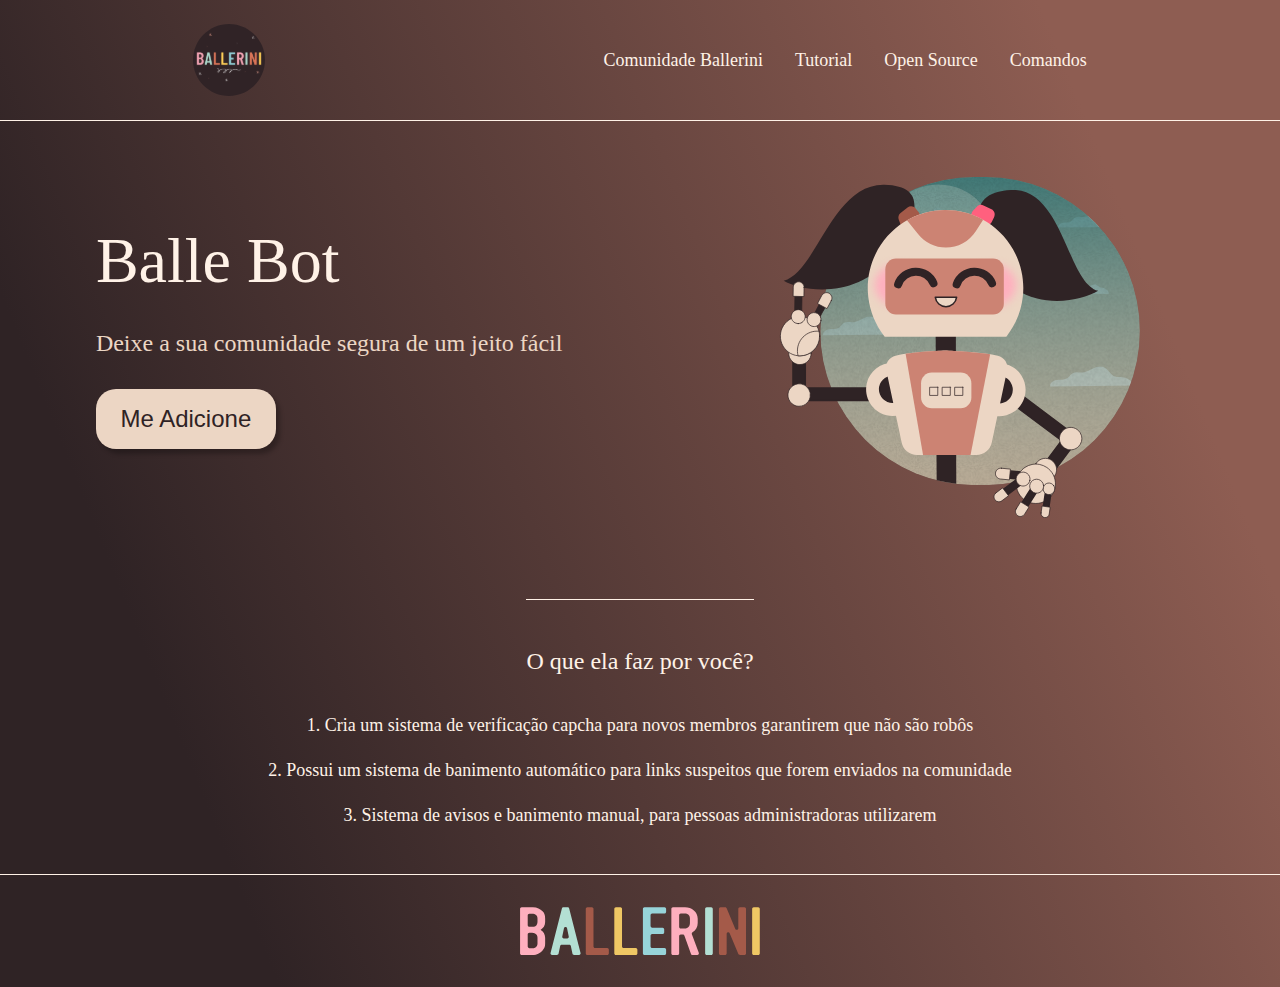
==== index.html @ c472be78 "Upload" ====
<!DOCTYPE html>
<html lang="pt-BR">
<head>
    <meta charset="UTF-8">
    <meta name="viewport" content="width=device-width, initial-scale=1.0">
    <meta name="description" content="Um bot que deixara a sua comuinidade segura!">
    <title>Balle Bot - Modere sua comunidade do Discord</title>
    <link rel="stylesheet" href="style.css">
</head>
<body>
    <header class="cabecalho">
        <img class="cabecalho-img" src="image/logo.svg">
        <nav class="cabecalho-menu">
            <a class="cabecalho-menu-item">Comunidade Ballerini</a>
            <a class="cabecalho-menu-item">Tutorial</a>
            <a class="cabecalho-menu-item">Open Source</a>
            <a class="cabecalho-menu-item">Comandos</a>
        </nav>
    </header>
    <main class="conteudo">
        <section class="conteudo-principal">
            <div class="conteudo-principal-escrito">
                <h1 class="conteudo-principal-escrito-titulo">Balle Bot</h1>
                <h2 class="conteudo-principal-escrito-subtitulo">Deixe a sua comunidade segura de um jeito fácil</h2>
                <button class="conteudo-principal-escrito-botao">Me Adicione</button>
            </div>
            
            <img class="conteudo-principal-img" src="image/balletfull.svg" alt="Imagem da Balle Bot">

        </section>
        <section class="conteudo-secundario">
            <h3 class="conteudo-secundario-titulo">O que ela faz por você?</h3>
            <p class="conteudo-secundario-paragrafo">1. Cria um <strong>sistema de verificação capcha</strong> para novos membros garantirem que não são robôs</p>
            <p class="conteudo-secundario-paragrafo">2. Possui um <strong>sistema de banimento automático</strong> para links suspeitos que forem enviados na comunidade</p>
            <p class="conteudo-secundario-paragrafo">3. <strong>Sistema de avisos e banimento manual</strong>, para pessoas administradoras utilizarem</p>

        </section>
    </main>
    <footer class="rodape">
        <img class="rodape-img" src="image/BALLERINI.svg">
    </footer>
</body>
</html>
---- style.css ----
*{
    margin: 0;
    padding: 0;
    box-sizing: border-box;
    text-decoration: none;

}

body {
    font-size: 100%;
    background: linear-gradient(68.15deg, #2F2325 16.62%, #8E5D52 85.61%);

}



.cabecalho {
    display: flex;
    flex-direction: row;
    align-items: center;
    justify-content: space-around;
    padding: 24px;
}

.cabecalho-img {
    height: 72px;
}

.cabecalho-menu {
    display: flex;
    gap: 32px;
}

.cabecalho-menu-item {
    color: #fff2e7;
    font-weight: 400;
    font-size: 18px;

}

.conteudo {
    border-top: 0.4px solid #fff2e7;
    margin-bottom: 48px;
}

.conteudo-principal{
    display: flex;
    flex-direction: row;
    align-items: center;
    justify-content: space-around;
}

.conteudo-principal-escrito{
    display: flex;
    flex-direction: column;
    gap: 32px;
}

.conteudo-principal-escrito-titulo{
    color: #fff2e7;
    font-weight: 400;
    font-size: 64px;
}

.conteudo-principal-escrito-subtitulo{
    font-weight: 400;
    font-size: 24px;
    color: #ecd6c4;
}

.conteudo-principal-escrito-botao{
    background-color: #ecd6c4;
    width: 180px;
    height: 60px;
    border-radius: 20px;
    border: none;
    box-shadow: 4px 5px 4px rgba(0, 0, 0, 0.25);
    font-size: 24px;
    font-weight: 400;
    color: #2F2325;

}

.conteudo-principal-escrito-botao:hover{
    background-color: rgba(236, 214, 196, 0.53);
}

.conteudo-principal-img{
    height: 430px;
}

.conteudo-secundario{
    display: flex;
    flex-direction: column;
    align-items: center;
    gap: 24px;
    margin-top: 48px;

}

.conteudo-secundario-titulo{
    border-top: 0.4px solid #fff2e7;
    padding-top: 48px;
    font-size: 24px;
    font-weight: 400;
    color: #fff2e7;
    margin-bottom: 16px;
}

.conteudo-secundario-paragrafo{
    font-size: 18px;
    font-weight: 300;
    color: #fff2e7;
}

.rodape{
    padding: 32px;
    border-top: 0.4px solid #fff2e7;
}

.rodape-img{
    height: 48px;
    display: block;
    margin: 0 auto;
}
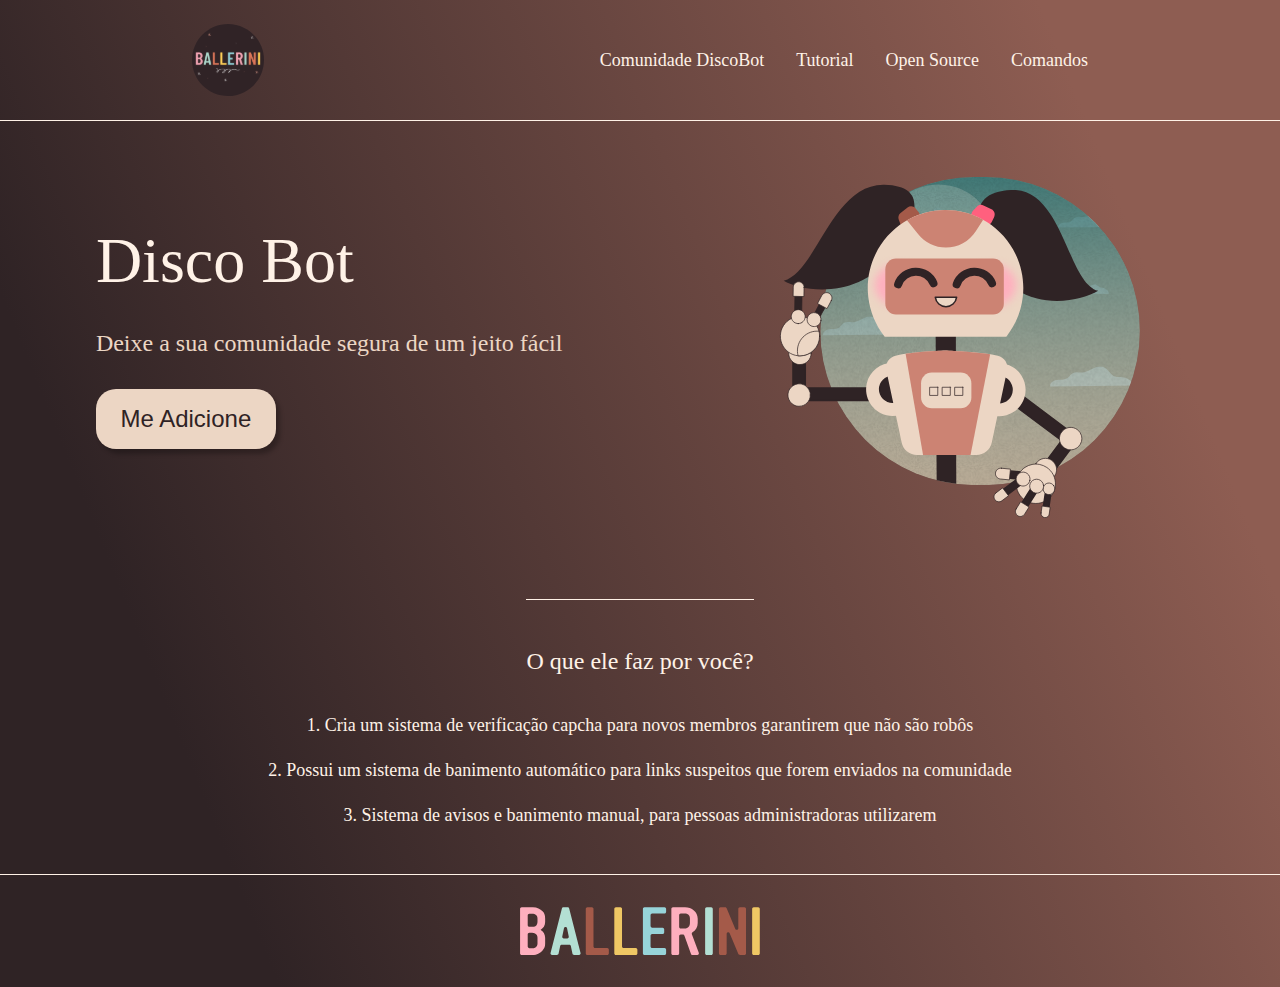
==== commit 3683466b: "GHPage" ====
--- a/index.html
+++ b/index.html
@@ -4,14 +4,14 @@
     <meta charset="UTF-8">
     <meta name="viewport" content="width=device-width, initial-scale=1.0">
     <meta name="description" content="Um bot que deixara a sua comuinidade segura!">
-    <title>Balle Bot - Modere sua comunidade do Discord</title>
+    <title>Disco Bot - Modere sua comunidade do Discord</title>
     <link rel="stylesheet" href="style.css">
 </head>
 <body>
     <header class="cabecalho">
         <img class="cabecalho-img" src="image/logo.svg">
         <nav class="cabecalho-menu">
-            <a class="cabecalho-menu-item">Comunidade Ballerini</a>
+            <a class="cabecalho-menu-item">Comunidade DiscoBot</a>
             <a class="cabecalho-menu-item">Tutorial</a>
             <a class="cabecalho-menu-item">Open Source</a>
             <a class="cabecalho-menu-item">Comandos</a>
@@ -20,16 +20,16 @@
     <main class="conteudo">
         <section class="conteudo-principal">
             <div class="conteudo-principal-escrito">
-                <h1 class="conteudo-principal-escrito-titulo">Balle Bot</h1>
+                <h1 class="conteudo-principal-escrito-titulo">Disco Bot</h1>
                 <h2 class="conteudo-principal-escrito-subtitulo">Deixe a sua comunidade segura de um jeito fácil</h2>
                 <button class="conteudo-principal-escrito-botao">Me Adicione</button>
             </div>
             
-            <img class="conteudo-principal-img" src="image/balletfull.svg" alt="Imagem da Balle Bot">
+            <img class="conteudo-principal-img" src="image/balletfull.svg" alt="Imagem do Disco Bot">
 
         </section>
         <section class="conteudo-secundario">
-            <h3 class="conteudo-secundario-titulo">O que ela faz por você?</h3>
+            <h3 class="conteudo-secundario-titulo">O que ele faz por você?</h3>
             <p class="conteudo-secundario-paragrafo">1. Cria um <strong>sistema de verificação capcha</strong> para novos membros garantirem que não são robôs</p>
             <p class="conteudo-secundario-paragrafo">2. Possui um <strong>sistema de banimento automático</strong> para links suspeitos que forem enviados na comunidade</p>
             <p class="conteudo-secundario-paragrafo">3. <strong>Sistema de avisos e banimento manual</strong>, para pessoas administradoras utilizarem</p>
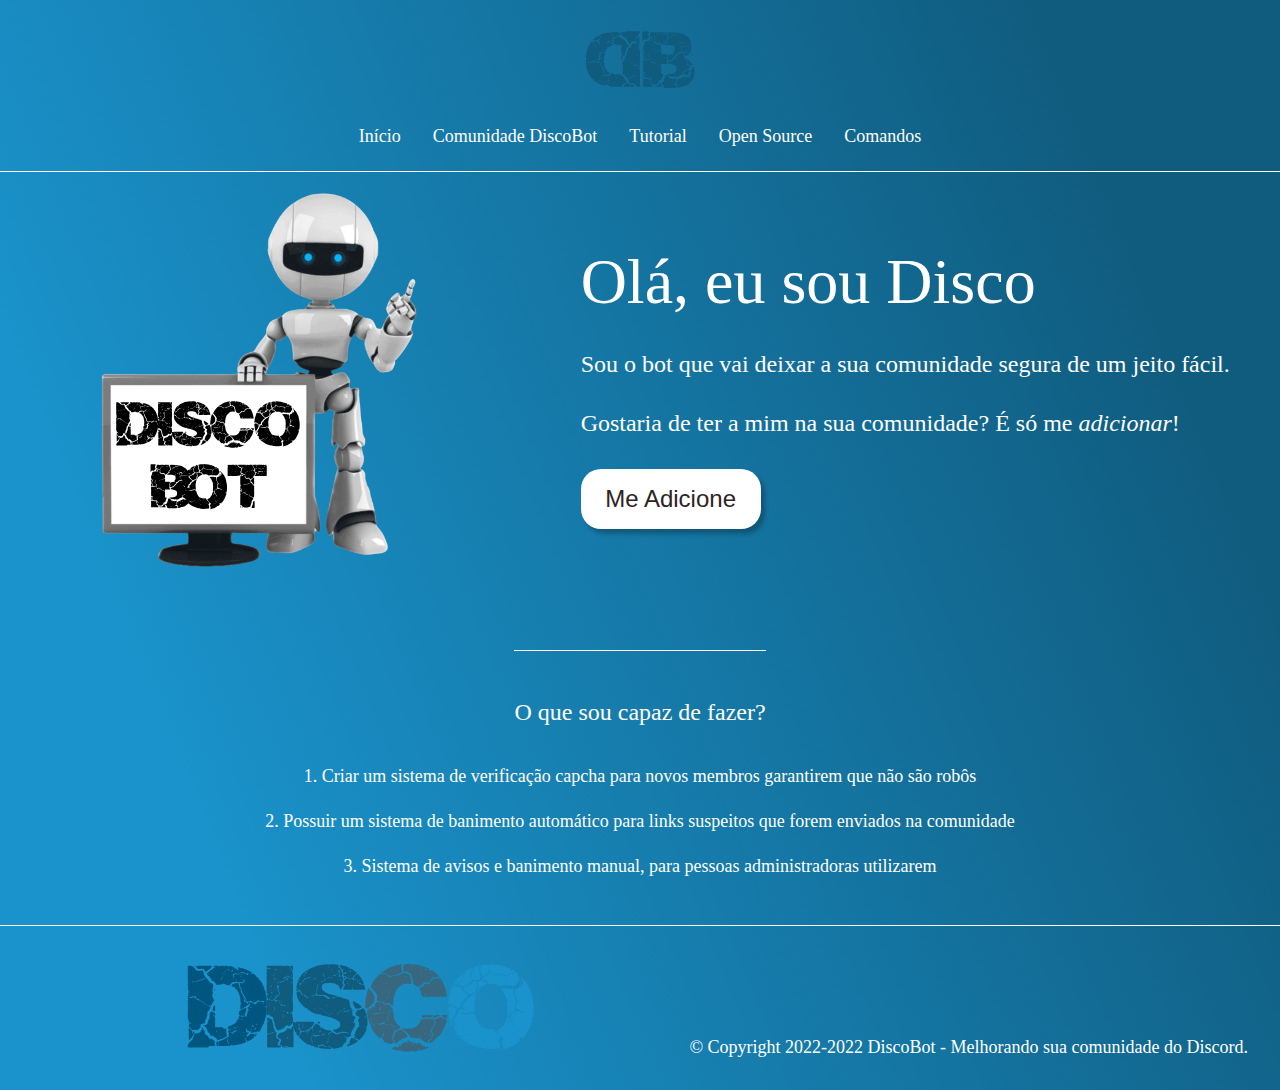
==== commit 20b62994: "Upload total" ====
--- a/index.html
+++ b/index.html
@@ -4,40 +4,47 @@
     <meta charset="UTF-8">
     <meta name="viewport" content="width=device-width, initial-scale=1.0">
     <meta name="description" content="Um bot que deixara a sua comuinidade segura!">
-    <title>Disco Bot - Modere sua comunidade do Discord</title>
-    <link rel="stylesheet" href="style.css">
+    <title>Disco Bot</title>
+    <link rel="stylesheet" href="css/style.css">
+    <link rel="shortcut icon" href="image/favicon.svg" type="image/x-icon">
 </head>
 <body>
     <header class="cabecalho">
-        <img class="cabecalho-img" src="image/logo.svg">
+        <img class="cabecalho-img" src="image/logodiscobot.svg">
         <nav class="cabecalho-menu">
+            <a class="cabecalho-menu-item" href="index.html">Início</a>
             <a class="cabecalho-menu-item">Comunidade DiscoBot</a>
             <a class="cabecalho-menu-item">Tutorial</a>
             <a class="cabecalho-menu-item">Open Source</a>
-            <a class="cabecalho-menu-item">Comandos</a>
+            <a class="cabecalho-menu-item" href="view/comandos.html">Comandos</a>
         </nav>
     </header>
     <main class="conteudo">
         <section class="conteudo-principal">
+            
+            <img class="conteudo-principal-img" src="image/DISCOBOT.svg" alt="Imagem do Disco Bot">
+
             <div class="conteudo-principal-escrito">
-                <h1 class="conteudo-principal-escrito-titulo">Disco Bot</h1>
-                <h2 class="conteudo-principal-escrito-subtitulo">Deixe a sua comunidade segura de um jeito fácil</h2>
+                <h1 class="conteudo-principal-escrito-titulo">Olá, eu sou Disco</h1>
+                <h2 class="conteudo-principal-escrito-subtitulo">Sou o bot que vai deixar a sua comunidade segura de um jeito fácil.</h2>
+                <h2 class="conteudo-principal-escrito-subtitulo">Gostaria de ter a mim na sua comunidade? É só me <a href="" class="conteudo-principal-escrito-subtitulo-botao"><i>adicionar</i></a>!</h2>
                 <button class="conteudo-principal-escrito-botao">Me Adicione</button>
             </div>
             
-            <img class="conteudo-principal-img" src="image/balletfull.svg" alt="Imagem do Disco Bot">
+            
 
         </section>
         <section class="conteudo-secundario">
-            <h3 class="conteudo-secundario-titulo">O que ele faz por você?</h3>
-            <p class="conteudo-secundario-paragrafo">1. Cria um <strong>sistema de verificação capcha</strong> para novos membros garantirem que não são robôs</p>
-            <p class="conteudo-secundario-paragrafo">2. Possui um <strong>sistema de banimento automático</strong> para links suspeitos que forem enviados na comunidade</p>
+            <h3 class="conteudo-secundario-titulo">O que sou capaz de fazer?</h3>
+            <p class="conteudo-secundario-paragrafo">1. Criar um <strong>sistema de verificação capcha</strong> para novos membros garantirem que não são robôs</p>
+            <p class="conteudo-secundario-paragrafo">2. Possuir um <strong>sistema de banimento automático</strong> para links suspeitos que forem enviados na comunidade</p>
             <p class="conteudo-secundario-paragrafo">3. <strong>Sistema de avisos e banimento manual</strong>, para pessoas administradoras utilizarem</p>
 
         </section>
     </main>
     <footer class="rodape">
-        <img class="rodape-img" src="image/BALLERINI.svg">
+        <img class="rodape-img" src="image/logorodape.svg">
+        <p class="rodape-paragrafo">© Copyright 2022-2022 DiscoBot - Melhorando sua comunidade do Discord.</p>
     </footer>
 </body>
 </html>--- a/css/style.css
+++ b/css/style.css
@@ -0,0 +1,142 @@
+*{
+    margin: 0;
+    padding: 0;
+    box-sizing: border-box;
+    text-decoration: none;
+
+}
+
+body {
+    font-size: 100%;
+    background: linear-gradient(68.15deg,  #1A93CC 16.62%, #105C7F  85.61%);
+
+}
+
+
+
+.cabecalho {
+    display: flex;
+    flex-direction: column;
+    align-items: center;
+    justify-content: space-around;
+    gap: 30px;
+    padding: 24px;
+}
+
+.cabecalho-img {
+    height: 72px;
+}
+
+.cabecalho-menu {
+    display: flex;
+    gap: 32px;
+}
+
+.cabecalho-menu-item {
+    color: white;
+    font-weight: 400;
+    font-size: 18px;
+
+}
+
+.conteudo {
+    border-top: 0.4px solid white;
+    margin-bottom: 48px;
+}
+
+.conteudo-principal{
+    display: flex;
+    flex-direction: row;
+    align-items: center;
+    justify-content: space-around;
+}
+
+.conteudo-principal-escrito{
+    display: flex;
+    flex-direction: column;
+    gap: 32px;
+}
+
+.conteudo-principal-escrito-titulo{
+    color: white;
+    font-weight: 400;
+    font-size: 64px;
+}
+
+.conteudo-principal-escrito-subtitulo{
+    font-weight: 400;
+    font-size: 24px;
+    color: white;
+}
+.conteudo-principal-escrito-subtitulo-botao{
+    color: white;
+}
+
+.conteudo-principal-escrito-botao{
+    background-color: white;
+    width: 180px;
+    height: 60px;
+    border-radius: 20px;
+    border: none;
+    box-shadow: 4px 5px 4px rgba(0, 0, 0, 0.25);
+    font-size: 24px;
+    font-weight: 400;
+    color: #2F2325;
+    cursor: pointer;
+}
+
+.conteudo-principal-escrito-botao:hover{
+    background-color: #1A93CC;
+}
+
+.conteudo-principal-img{
+    height: 430px;
+}
+
+.conteudo-secundario{
+    display: flex;
+    flex-direction: column;
+    align-items: center;
+    gap: 24px;
+    margin-top: 48px;
+
+}
+
+.conteudo-secundario-titulo{
+    border-top: 0.4px solid white;
+    padding-top: 48px;
+    font-size: 24px;
+    font-weight: 400;
+    color: white;
+    margin-bottom: 16px;
+}
+
+.conteudo-secundario-paragrafo{
+    font-size: 18px;
+    font-weight: 300;
+    color: white;
+}
+
+.rodape{
+    display: flex;
+
+    padding: 32px;
+    border-top: 0.4px solid white;
+}
+
+.rodape-img{
+    height: 100px;
+    display: block;
+    margin: 0 auto;
+}
+
+.rodape-paragrafo{
+    font-size: 18px;
+    font-weight: 400;
+    color: white;
+    align-self: flex-end;
+}
+
+ol.lista-comandos{
+    
+}